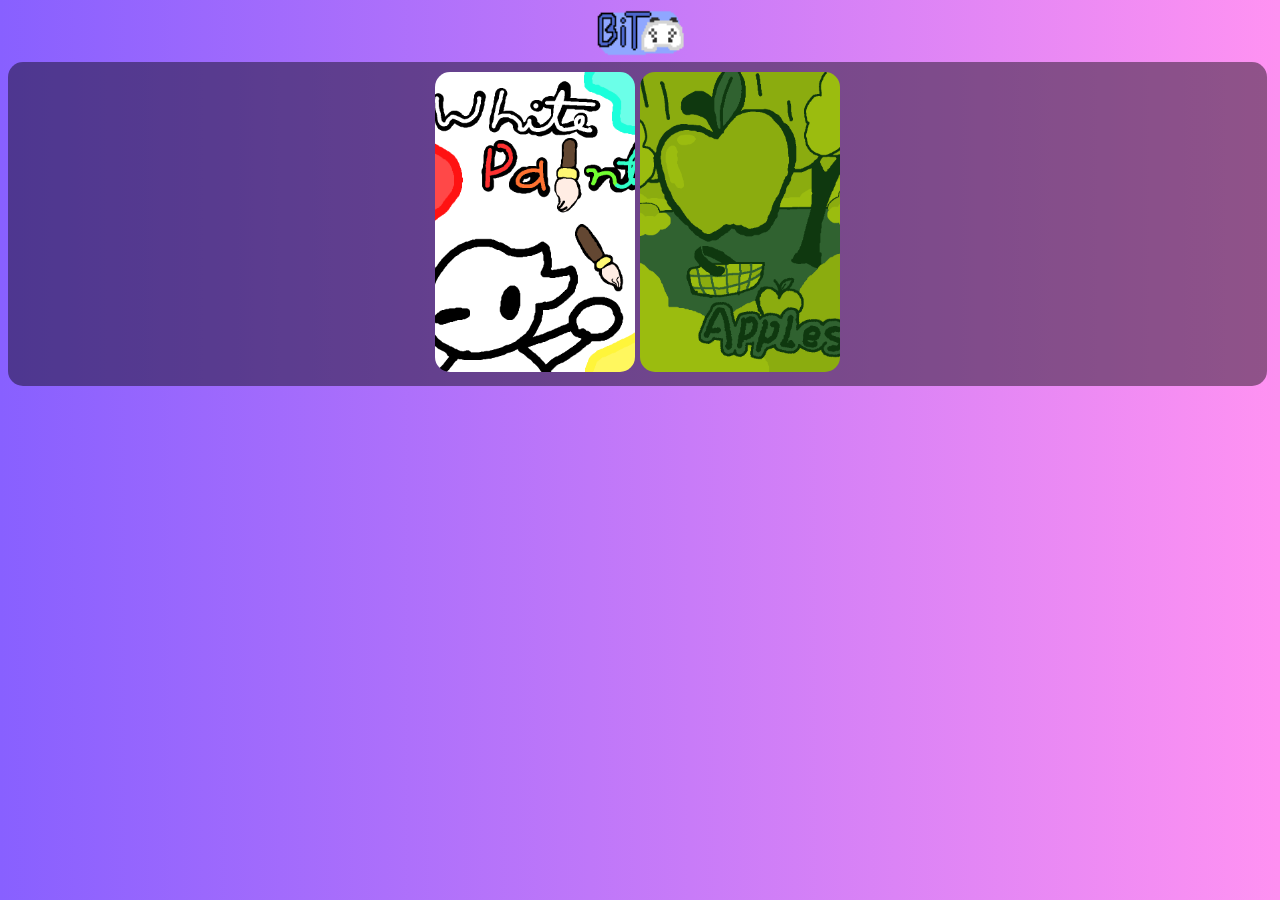
==== index.html @ 2efdddd8 "Add files via upload" ====
<!DOCTYPE html>
<html lang="en">
<head>
    <meta charset="UTF-8">
    <meta name="viewport" content="width=device-width, initial-scale=1.0">
    <title>Bit-Games | Game</title>
    <link rel="stylesheet" href="./src/css.css">
</head>
<body class="Home">

    <div class="bar_menu">
        <img src="./imgs/Bit-Games_logo.png" class="Bit_Games" alt="">
    </div>

    <div class="page">
        <div>
            <a href="./src/hrefs/White_Paint.html"><img src="./imgs/WhitePaint_PNG.png" class="img_bg_GameApp" alt=""></a>
            <a href="./src/hrefs/Apples.html"><img src="./imgs/Apples_PNG.png" class="img_bg_GameApp" alt=""></a>
        </div>
    </div>
</body>
<script href="./src/javascript.js"></script>
</html>
---- src/css.css ----
.Home {
    background-image: linear-gradient(90deg, rgb(136, 96, 255), rgb(255, 146, 242));
    font-family: Arial, Helvetica, sans-serif;
    text-decoration: none;
}

.bar_menu {
    background-color: transparent;
    text-decoration: none;
    text-align: center;
    justify-content: center;
    text-decoration: none;
    border-radius: 100px;
}


.page {
    background-color: rgba(0, 0, 0, 0.434);
    height: 100%;
    width: 98%;
    justify-content: center;
    border-radius: 15px;
    padding: 10px;
    flex-wrap: wrap;
    gap: 100px;
    align-items: center;
    text-align: center;
    row-gap: 200px;
}

.Bit_Games {
    width: 90px;
    height: 50px;
}

.img_bg_GameApp {
    
    width: 200px;
    max-width: 300px;
    height: auto;
    flex: 0 0 auto;
    aspect-ratio: 2 / 3;
    border-radius: 15px;
    flex-grow: 0;
    gap: 100px;
    object-fit: cover;
    flex-shrink: 1;
    justify-content: center;
    align-items: center;
}

ul {
   list-style: none;
}
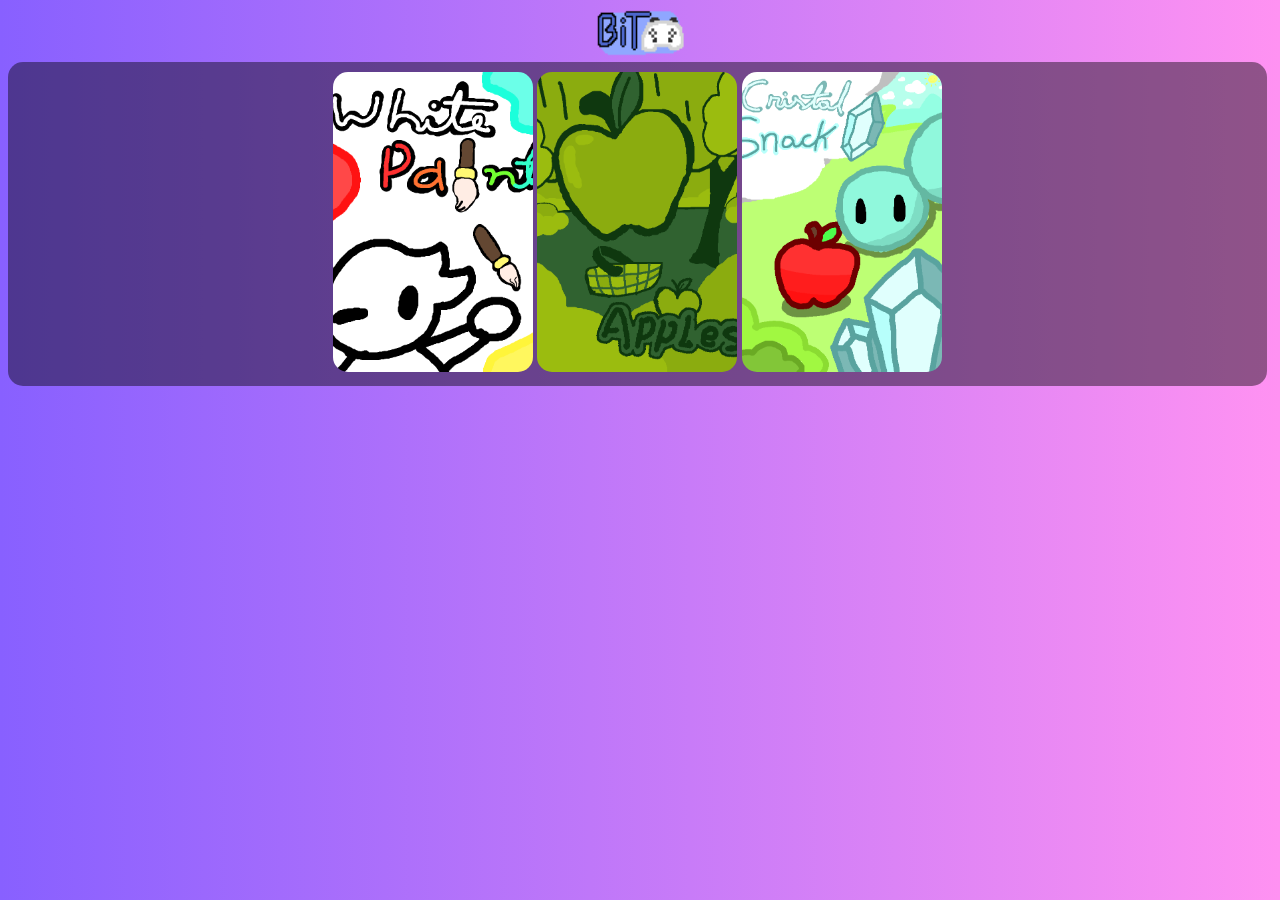
==== commit 30d5f1ba: "Add files via upload" ====
--- a/index.html
+++ b/index.html
@@ -16,6 +16,7 @@
         <div>
             <a href="./src/hrefs/White_Paint.html"><img src="./imgs/WhitePaint_PNG.png" class="img_bg_GameApp" alt=""></a>
             <a href="./src/hrefs/Apples.html"><img src="./imgs/Apples_PNG.png" class="img_bg_GameApp" alt=""></a>
+            <a href="./src/hrefs/CristalSnack.html"><img src="./imgs/Cristal_snack.png" class="img_bg_GameApp" alt=""></a>
         </div>
     </div>
 </body>
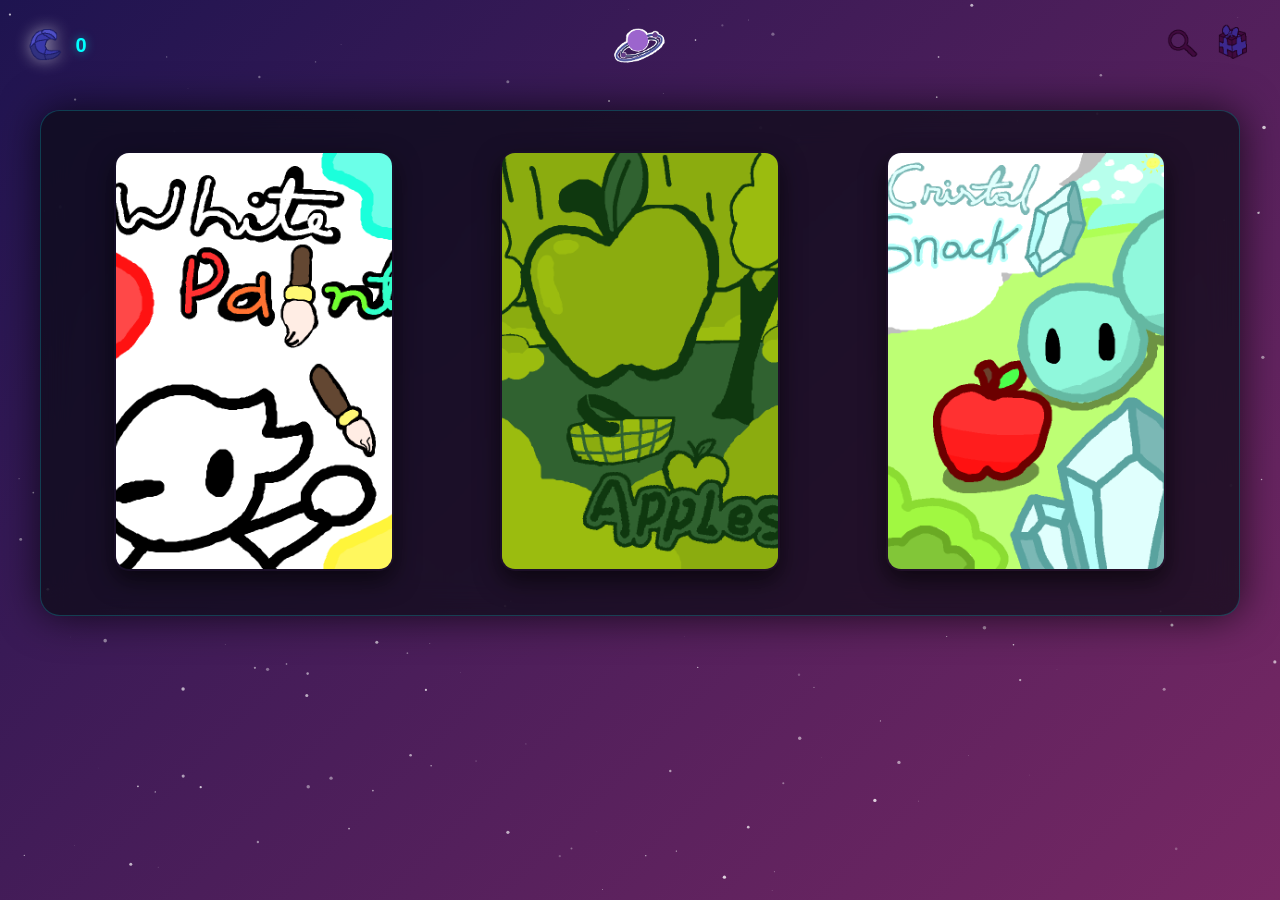
==== commit 4aa81961: "Add files via upload" ====
--- a/index.html
+++ b/index.html
@@ -1,24 +1,47 @@
 <!DOCTYPE html>
-<html lang="en">
+<html lang="pt-br">
 <head>
     <meta charset="UTF-8">
     <meta name="viewport" content="width=device-width, initial-scale=1.0">
-    <title>Bit-Games | Game</title>
+    <title>UniVS | home</title>
     <link rel="stylesheet" href="./src/css.css">
 </head>
 <body class="Home">
 
+    <canvas id="espaco"></canvas>
+
     <div class="bar_menu">
-        <img src="./imgs/Bit-Games_logo.png" class="Bit_Games" alt="">
+        <div class="user_stats">
+            <img src="./imgs/moon_cristal.png" alt="Moon Cristal" class="imo">
+            <span id="pontos-valor" class="points_counter">0</span>
+        </div>
+
+        <img src="./imgs/Bit-Games_logo.png" alt="Bit-Games" class="Bit_Games">
+
+        <div class="nav_buttons" style="position: absolute; right: 2%; display: flex; gap: 15px;">
+            <a href="./src/hrefs/pesquizar.html">
+                <img src="./imgs/pesquizar.png" alt="Pesquisar" class="ico" style="width: 40px;">
+            </a>
+            <a href="./src/hrefs/gifts.html">
+                <img src="./imgs/gifs_logo.png" alt="Gifts" class="ico" style="width: 40px;">
+            </a>
+        </div>
     </div>
 
     <div class="page">
-        <div>
-            <a href="./src/hrefs/White_Paint.html"><img src="./imgs/WhitePaint_PNG.png" class="img_bg_GameApp" alt=""></a>
-            <a href="./src/hrefs/Apples.html"><img src="./imgs/Apples_PNG.png" class="img_bg_GameApp" alt=""></a>
-            <a href="./src/hrefs/CristalSnack.html"><img src="./imgs/Cristal_snack.png" class="img_bg_GameApp" alt=""></a>
+        <div class="games_grid">
+            <a href="./src/hrefs/White_Paint.html">
+                <img src="./imgs/WhitePaint_PNG.png" class="img_bg_GameApp" alt="White Paint">
+            </a>
+            <a href="./src/hrefs/Apples.html">
+                <img src="./imgs/Apples_PNG.png" class="img_bg_GameApp" alt="Apples">
+            </a>
+            <a href="./src/hrefs/CristalSnack.html">
+                <img src="./imgs/Cristal_snack.png" class="img_bg_GameApp" alt="Cristal Snack">
+            </a>
         </div>
     </div>
+
+    <script src="./src/javascript.js"></script>
 </body>
-<script href="./src/javascript.js"></script>
 </html>
--- a/src/css.css
+++ b/src/css.css
@@ -1,55 +1,134 @@
-
-.Home {
-    background-image: linear-gradient(90deg, rgb(136, 96, 255), rgb(255, 146, 242));
-    font-family: Arial, Helvetica, sans-serif;
-    text-decoration: none;
+/* --- RESET GERAL --- */
+* {
+    box-sizing: border-box;
+    margin: 0;
+    padding: 0;
 }
 
-.bar_menu {
-    background-color: transparent;
-    text-decoration: none;
-    text-align: center;
-    justify-content: center;
-    text-decoration: none;
-    border-radius: 100px;
+body, html {
+    height: 100%;
+    width: 100%;
+    overflow-x: hidden;
+    font-family: 'Segoe UI', Arial, sans-serif;
 }
 
+/* --- CLASSE HOME --- */
+.Home {
+    background-image: linear-gradient(135deg, rgb(30, 20, 80), rgb(120, 40, 100));
+    min-height: 100vh;
+    width: 100%;
+    display: flex;
+    flex-direction: column;
+    align-items: center;
+    position: relative;
+}
 
-.page {
-    background-color: rgba(0, 0, 0, 0.434);
-    height: 100%;
-    width: 98%;
-    justify-content: center;
-    border-radius: 15px;
-    padding: 10px;
-    flex-wrap: wrap;
-    gap: 100px;
+/* --- BARRA DE LOGO FIXA --- */
+.bar_menu {
+    position: fixed;
+    top: 0;
+    left: 0;
+    width: 100%;
+    height: 90px;
+    background-color: transparent; 
+    display: flex;
+    justify-content: center; /* Mantém a Logo Centralizada */
     align-items: center;
-    text-align: center;
-    row-gap: 200px;
+    z-index: 100;
 }
 
 .Bit_Games {
-    width: 90px;
-    height: 50px;
+    width: auto;
+    height: 60px;
 }
 
-.img_bg_GameApp {
+/* --- CONTAINER DO PONTUADOR (CRISTAL + NÚMERO) --- */
+.user_stats {
+    position: absolute;
+    left: 2%; /* Fica no começo da barra */
+    display: flex;
+    align-items: center;
+    gap: 10px; /* Espaço entre o cristal e o número */
+}
+
+.imo {
+    width: 40px; /* Tamanho controlado para o cristal */
+    height: auto;
+    filter: drop-shadow(0 0 8px rgba(255, 255, 255, 0.5));
+}
+
+/* Estilo do Contador de Pontos */
+.points_counter {
+    color: #00ffff;
+    font-weight: bold;
+    font-size: 20px;
+    text-shadow: 0 0 10px rgba(0, 255, 255, 0.5);
+}
+
+/* --- ÁREA DOS JOGOS --- */
+.page {
+    position: relative;
+    z-index: 10;
+    background-color: rgba(10, 10, 20, 0.7); 
+    backdrop-filter: blur(15px); 
     
-    width: 200px;
-    max-width: 300px;
-    height: auto;
-    flex: 0 0 auto;
-    aspect-ratio: 2 / 3;
-    border-radius: 15px;
-    flex-grow: 0;
-    gap: 100px;
-    object-fit: cover;
-    flex-shrink: 1;
-    justify-content: center;
+    width: 95%;
+    max-width: 1200px; 
+    margin-top: 110px; 
+    margin-bottom: 50px;
+    
+    padding: 40px;
+    border-radius: 20px;
+    border: 1px solid rgba(0, 255, 255, 0.2); 
+    text-align: center;
+    box-shadow: 0 0 40px rgba(0, 0, 0, 0.7);
+    color: white;
+}
+
+.games_grid {
+    display: grid;
+    grid-template-columns: repeat(auto-fit, minmax(220px, 1fr)); 
+    gap: 40px;
+    justify-items: center;
     align-items: center;
 }
 
-ul {
-   list-style: none;
+/* --- ESTILO DAS IMAGENS DOS JOGOS --- */
+.img_bg_GameApp {
+    width: 100%;
+    max-width: 280px;
+    aspect-ratio: 2 / 3;
+    border-radius: 15px;
+    object-fit: cover;
+    box-shadow: 0 10px 25px rgba(0,0,0,0.6);
+    transition: transform 0.3s ease, box-shadow 0.3s ease, border 0.3s ease;
+    border: 2px solid transparent;
+}
+
+.img_bg_GameApp:hover {
+    transform: scale(1.05) translateY(-5px);
+    box-shadow: 0 15px 35px rgba(0, 255, 255, 0.4); 
+    border: 2px solid #00ffff;
+}
+
+a {
+    text-decoration: none;
+    display: block;
+}
+
+.ico {
+    width: 45%;
+    height: auto;
+}
+
+/* --- O CANVAS DAS ESTRELAS --- */
+#espaco {
+    position: fixed;
+    top: 0;
+    left: 0;
+    width: 100%;
+    height: 100%;
+    z-index: 1;
+    opacity: 0.8;
+    pointer-events: none;
 }
